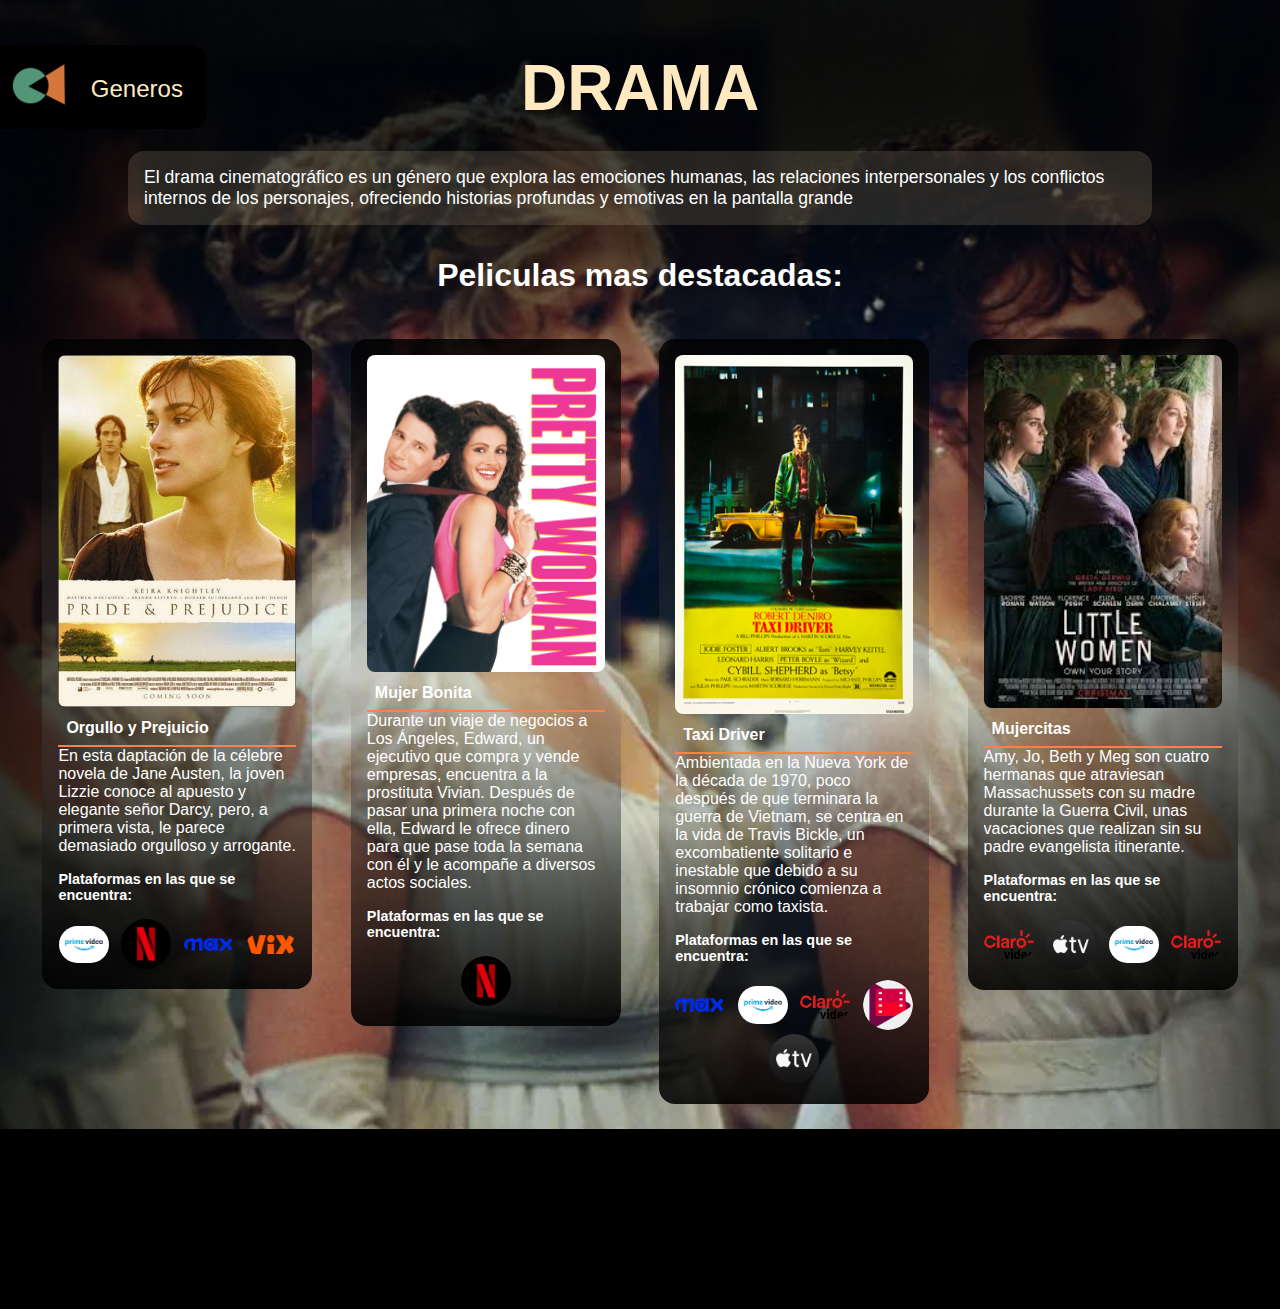
==== HTML/drama.html @ 7c69edaf "Commit pagina predeterminada de generos y el genero" ====
<!DOCTYPE html>
<html lang="en">
<head>
    <meta charset="UTF-8">
    <meta name="viewport" content="width=device-width, initial-scale=1.0">
    <title>Generos</title>
    <link rel="stylesheet" href="../CSS/style.css">
    <link rel="icon" href="../MULTIMEDIA/IMAGENES/LOGO/Icono.PNG" type="image/x-icon">
</head>
<body class="drama">
        <header>
            <div class="logo-inicio">
                <a href="../index.html"><img src="../MULTIMEDIA/IMAGENES/LOGO/Icono.PNG" alt="Inicio" class="logo"></a>
                <a class="item-nav2" href="../HTML/generos.html" target="_self">Generos</a>
            </div>
            <h1>DRAMA</h1>
        </header>
        <main>
            <div class="descripcion-genero">
                <p>
                El drama cinematográfico es un género que explora las emociones humanas, las relaciones interpersonales 
                y los conflictos internos de los personajes, ofreciendo historias profundas y emotivas en la pantalla grande</p>
            </div>
            <h3 class="subtitle-list-films">Peliculas mas destacadas:</h3>
            <div>
                <div class="list-films">
                    <div class="film-box">
                        <picture>
                            <img src="../MULTIMEDIA/IMAGENES/Drama/Orgullo_y_prejuicio-629327318-large.jpg" alt="">
                        </picture>
                        <div class="film-description">
                            <h4 class="film-title">Orgullo y Prejuicio</h4>
                            <p class="film-sinopsis"> En esta daptación de la célebre novela de Jane Austen, la joven Lizzie 
                                conoce al apuesto y elegante señor Darcy, pero, a primera vista, le parece demasiado orgulloso y arrogante.</p>
                            <h5 class="platforms">Plataformas en las que se encuentra:</h5>
                            <div class="film-platforms">
                                <div class="platform"> 
                                    <img src="../MULTIMEDIA/IMAGENES/Plataformas/amazon-prime-video2520.jpg" alt="Amazon Prime">
                                </div>
                                <div class="platform"> 
                                    <img src="../MULTIMEDIA/IMAGENES/Plataformas/netflix-icon-icon-2048x2048-yj41gpvr.png" alt="Netflix">
                                </div>
                                <div class="platform"> 
                                    <img src="../MULTIMEDIA/IMAGENES/Plataformas/Max_logo.svg" alt="max">
                                </div>
                                <div class="platform"> 
                                    <img src="../MULTIMEDIA/IMAGENES/Plataformas/ViX_Logo.png" alt="Vix">
                                </div>
                            </div>
                        </div>
                    </div>
                    <div class="film-box">
                        <picture>
                            <img src="../MULTIMEDIA/IMAGENES/Drama/PrettyWoman.png" alt="">
                        </picture>
                        <div class="film-description">
                            <h4 class="film-title">Mujer Bonita</h4>
                            <p class="film-sinopsis">Durante un viaje de negocios a Los Ángeles, Edward, un 
                                ejecutivo que compra y vende empresas, encuentra a la prostituta Vivian. Después 
                                de pasar una primera noche con ella, Edward le ofrece dinero para que pase toda 
                                la semana con él y le acompañe a diversos actos sociales. </p>
                                <h5 class="platforms">Plataformas en las que se encuentra:</h5>
                                <div class="film-platforms">
                                <div class="platform"> 
                                    <img src="../MULTIMEDIA/IMAGENES/Plataformas/netflix-icon-icon-2048x2048-yj41gpvr.png" alt="Netflix">
                                </div>
                            </div>
                        </div>
                    </div>
                    <div class="film-box">
                        <picture>
                            <img src="../MULTIMEDIA/IMAGENES/Drama/Taxi_Driver_(1976_film_poster).jpg" alt="Taxi Driver">
                        </picture>
                        <div class="film-description">
                            <h4 class="film-title">Taxi Driver</h4>
                            <p class="film-sinopsis">Ambientada en la Nueva York de la década de 1970, poco después de que terminara la guerra 
                                de Vietnam, se centra en la vida de Travis Bickle, un excombatiente solitario e inestable que debido a su 
                                insomnio crónico comienza a trabajar como taxista.</p>
                                <h5 class="platforms">Plataformas en las que se encuentra:</h5>
                            <div class="film-platforms">
                                <div class="platform"> 
                                    <img src="../MULTIMEDIA/IMAGENES/Plataformas/Max_logo.svg" alt="max">
                                </div>
                                <div class="platform">
                                    <img src="../MULTIMEDIA/IMAGENES/Plataformas/amazon-prime-video2520.jpg" alt="Amazon Prime">
                                </div>
                                <div class="platform">
                                    <img src="../MULTIMEDIA/IMAGENES/Plataformas/LogoClaroVid.png" alt="Claro video">
                                </div>
                                <div class="platform">
                                    <img src="../MULTIMEDIA/IMAGENES/Plataformas/GooglePlayPeliculasIcon.png" alt="Google Play Peliculas">
                                </div>
                                <div class="platform">
                                    <img src="../MULTIMEDIA/IMAGENES/Plataformas/AppleTV.webp" alt="Apple TV">
                                </div>
                            </div>
                        </div>
                    </div>
                    <div class="film-box">
                        <picture>
                            <img src="../MULTIMEDIA/IMAGENES/Drama/LittleWomenjpg.jpg" alt="Mujercitas">
                        </picture>
                        <div class="film-description">
                            <h4 class="film-title">Mujercitas</h4>
                            <p class="film-sinopsis">Amy, Jo, Beth y Meg son cuatro hermanas que atraviesan Massachussets con su madre 
                                durante la Guerra Civil, unas vacaciones que realizan sin su padre evangelista itinerante. 
                            </p>
                            <h5 class="platforms">Plataformas en las que se encuentra:</h5>
                            <div class="film-platforms">
                                <div class="platform">
                                    <img src="../MULTIMEDIA/IMAGENES/Plataformas/LogoClaroVid.png" alt="Claro video">
                                </div>
                                <div class="platform">
                                    <img src="../MULTIMEDIA/IMAGENES/Plataformas/AppleTV.webp" alt="Apple TV">
                                </div>
                                <div class="platform">
                                    <img src="../MULTIMEDIA/IMAGENES/Plataformas/amazon-prime-video2520.jpg" alt="Amazon Prime">
                                </div>
                                <div class="platform">
                                    <img src="../MULTIMEDIA/IMAGENES/Plataformas/LogoClaroVid.png" alt="Claro video">
                                </div>
                            </div>
                        </div>
                    </div>
                </div>
            </div>
        </main>
        <footer>
            .
        </footer>
</body>
</html>
---- CSS/style.css ----
:root {
    --First-color: #000000;
    --Second-color: #ff8049;
    --Third-color: #ffb17d;
    --Fourth-color: #FFE9C1;
    --Fifth-color: #7BB199;
    --Sixth-color: #059379;
    --Seventh-color: #8f8984;
}

* {
    box-sizing: border-box;
    margin: 0;
    padding: 0;
    font-family: 'Segoe UI', Tahoma, Geneva, Verdana, sans-serif;
}
.logo {
    width: 5vw;
    position: relative;
    margin: 0.2rem;
    max-width: 3.5rem;
}

nav {
    background-color: var(--First-color);
    min-height: 60px;
}
div a{
    text-decoration: none;
    font-family: 'Franklin Gothic Medium', 'Arial Narrow', Arial, sans-serif;
}
a:hover{
    color: var(--Sixth-color);
}
.box-nav{
    display: flex;
    justify-content: space-between;
}
.div-nav1{
    display: inline;
}
.item-nav2{
    color: var(--Fourth-color);
    margin: 1rem;
    position: relative;
    bottom: 2vh;
    font-size: 1.5rem;
}

.item-nav3{
    color: var(--Fourth-color);
    margin: 1rem;
    position: relative;
    font-size: 1.2rem;
    top: 3vh;
}
.item-nav4{
    color: var(--First-color);
    background-color: var(--Fourth-color);
    margin: 1rem;
    position: relative;
    font-size: 1.2rem;
    top: 3vh;
    padding: 0.3rem;
    border-radius: 0.3rem;
}
.title-index{
    text-align: center;
    font-family: 'Franklin Gothic Medium', 'Arial Narrow', Arial, sans-serif;
    color: var(--Sixth-color);
    margin: 3rem;
    font-size: 4.5rem;
}
h3{
    color: var(--First-color);
    font-family:'Segoe UI', Tahoma, Geneva, Verdana, sans-serif;
    margin: 2rem;
    font-size: 2rem;
}
.bottom-index{
    text-align: center;
    background-color: var(--Second-color);
    border-radius: 1rem;
    padding: 0.8rem;
    margin: 0px 43%;
}
.bottom-index a{
    color: white;
    font-size: 1.1rem;
}
footer{
    background-color: var(--First-color);
    margin-top: 1%;
    height: 20vh;
    width: 100%;
}
.logo-inicio{
    background-color: var(--First-color);
    position: fixed;
    top: 5%;
    border-radius: 0 1rem 1rem 0;
    padding: 0.5rem;
    z-index: 1;
}
.drama{
    background-image: url(../MULTIMEDIA/IMAGENES/imagenorgulloyprejuicio.webp);
    background-repeat: no-repeat;
    background-size:cover;
    width: 100vw;
    height: 100%;
    min-height: 1000px;
    box-shadow: 20px 200px 200px 100px rgba(0, 0, 0, 0.8) inset;
}
.drama h1{
    text-align: center;
    position: relative;
    color: var(--Fourth-color);
    font-size: 4rem;
    padding-top: 4%;
    padding-bottom: 2%;
}
.descripcion-genero{
    position: relative;
    color: white;
    background-color: #ffe9c123;
    border-radius: 1rem;
    padding: 1rem;
    margin: auto 10vw;
    font-size: 1.1rem;
}
.subtitle-list-films{
    text-align: center;
    color: white;
    font-size: 2rem;
}

.list-films{
    display: flex;
    flex-direction: row;
    flex-wrap: wrap;
    justify-content: center;
    align-items: flex-start;
    gap: 1%;
}
.film-box{
    width: 25%;
    background: linear-gradient(rgba(1, 1, 1, 0.856), rgba(211, 211, 211, 0.137), rgba(0, 0, 0, 0.88));
    border-radius: 1rem;
    max-height: 800px;
    min-height: 400px;
    max-width: 270px;
    padding: 1rem;
    margin: 1%;
}
picture img{
    width: 100%;
    border-radius: 0.5rem;
    max-width: 250px;
}
.film-title{
    color: white;
    border-bottom: var(--Second-color) solid 2px;
    padding: 0.5rem;
    min-height: 2rem;
    ma
}
.film-sinopsis{
    color: white;
    max-height: 200px;
    overflow: hidden;
}
.film-platforms{
    padding-top: 1rem ;
    display: flex;
    flex-direction: row;
    flex-wrap: wrap;
    justify-content: space-around;
    align-items: center;
    gap: 5%;
}
.platforms{
    margin-top: 1rem;
    color: white;
    font-size: 0.9rem;
    position: relative;
}
.platform img{
    width: 100%;
    border-radius: 30px;
    position: relative;
    max-width: 50px;
    max-height: 50px;
}
.titulo-generos{
    text-align: center;
    color: white;
    font-size: 2.5rem;
    padding-top: 1rem;
}
.generos{
    background-image: url(../MULTIMEDIA/IMAGENES/denise-jans-Lq6rcifGjOU-unsplash.jpg);
    background-repeat: no-repeat;
    background-size: cover;
    width: 100vw;
    height: 100%;
    box-shadow: 20px 200px 200px 100px rgba(0, 0, 0, 0.8) inset;
}
.list-generos{
    display: flex;
    flex-direction: column;
    align-items: center;
}
.genero{
    font-size: 2.5rem;
    background-color: #79402894;
    border-radius: 10px;
    padding: 1rem;
    margin: 1rem;
    color: white;
    text-align: center;
}
.genero a{
    color: white;
    text-decoration: none;
}
.genero a:hover{
    color: var(--Sixth-color);
}
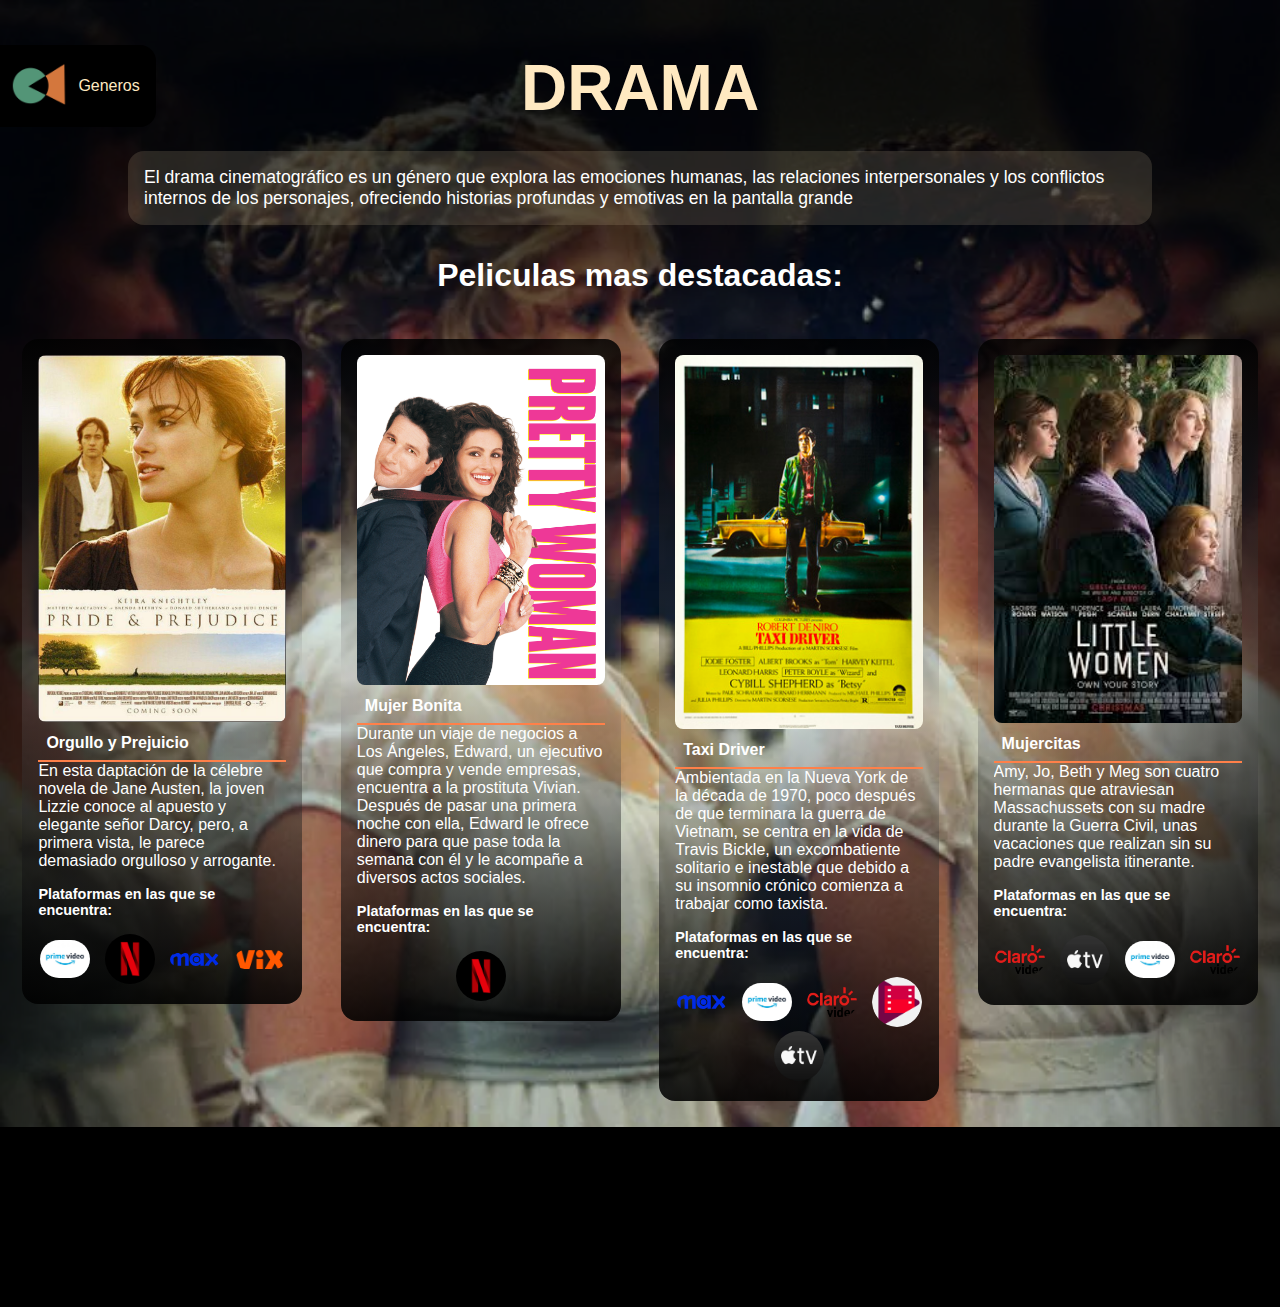
==== commit 218a32a4: "Mejoramiento del diseño responsive" ====
--- a/HTML/drama.html
+++ b/HTML/drama.html
@@ -11,7 +11,7 @@
         <header>
             <div class="logo-inicio">
                 <a href="../index.html"><img src="../MULTIMEDIA/IMAGENES/LOGO/Icono.PNG" alt="Inicio" class="logo"></a>
-                <a class="item-nav2" href="../HTML/generos.html" target="_self">Generos</a>
+                <a class="item-nav-generos" href="../HTML/generos.html" target="_self">Generos</a>
             </div>
             <h1>DRAMA</h1>
         </header>
--- a/CSS/style.css
+++ b/CSS/style.css
@@ -97,10 +97,17 @@
 .logo-inicio{
     background-color: var(--First-color);
     position: fixed;
+    display: flex;
     top: 5%;
     border-radius: 0 1rem 1rem 0;
+    align-items: center;
     padding: 0.5rem;
     z-index: 1;
+}
+.item-nav-generos{
+    color: var(--Fourth-color);
+    align-items: center;
+    padding: 0.5rem;
 }
 .drama{
     background-image: url(../MULTIMEDIA/IMAGENES/imagenorgulloyprejuicio.webp);
@@ -148,7 +155,8 @@
     border-radius: 1rem;
     max-height: 800px;
     min-height: 400px;
-    max-width: 270px;
+    min-width: 210px;
+    max-width: 280px;
     padding: 1rem;
     margin: 1%;
 }
@@ -162,7 +170,6 @@
     border-bottom: var(--Second-color) solid 2px;
     padding: 0.5rem;
     min-height: 2rem;
-    ma
 }
 .film-sinopsis{
     color: white;
